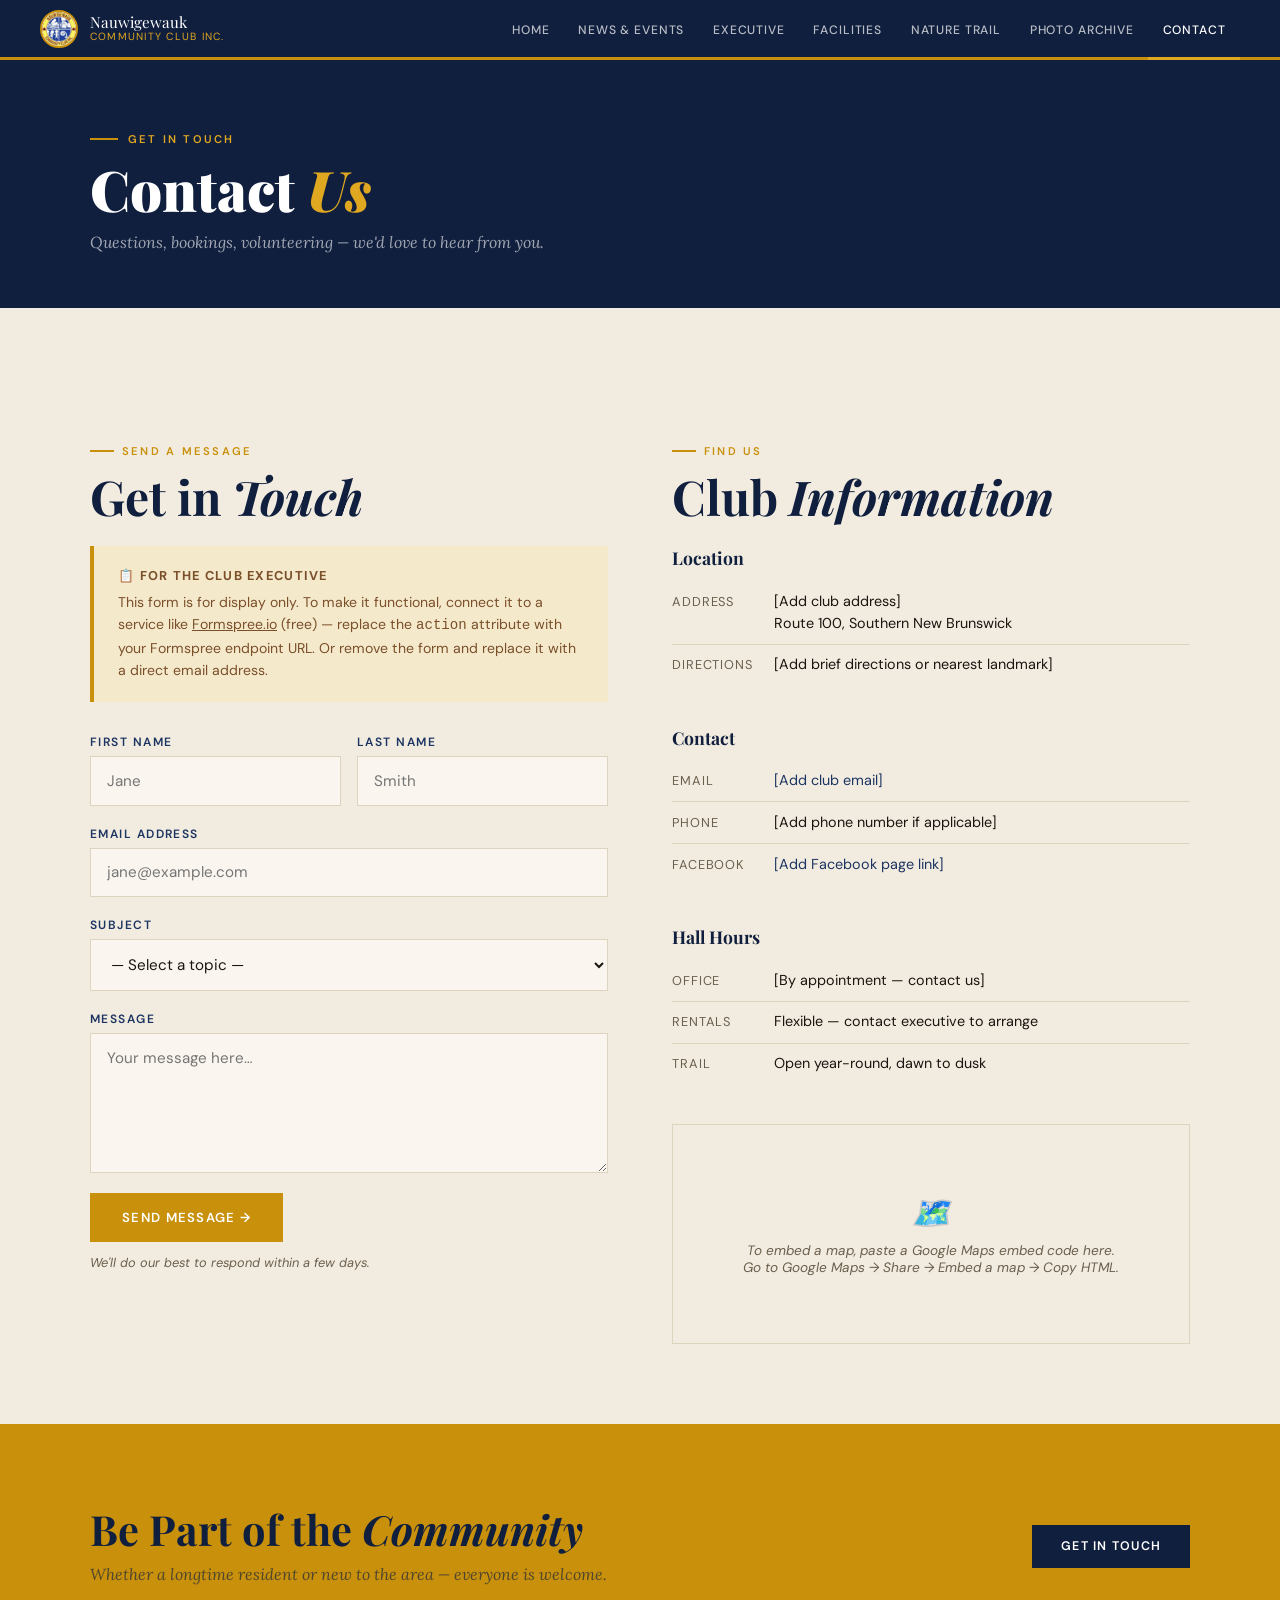
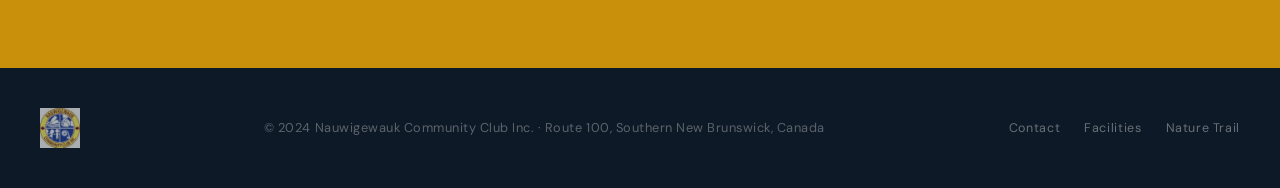
==== contact.html @ ff0c074d "Add files via upload" ====
<!DOCTYPE html>
<html lang="en">
<head>
  <meta charset="UTF-8" /><meta name="viewport" content="width=device-width, initial-scale=1.0" />
  <title>Contact — Nauwigewauk Community Club</title>
  <link rel="stylesheet" href="style.css" />
  <style>
    .contact-section { background: var(--paper); }
    .contact-grid { display: grid; grid-template-columns: 1fr 1fr; gap: 4rem; margin-top: 3rem; align-items: start; }

    .placeholder-notice { background: var(--gold-pale); border-left: 4px solid var(--gold); padding: 1.25rem 1.5rem; margin-bottom: 2rem; font-size: 0.88rem; color: var(--brown); line-height: 1.6; }
    .placeholder-notice strong { display: block; margin-bottom: 0.25rem; font-size: 0.8rem; letter-spacing: 0.1em; text-transform: uppercase; }

    /* Contact form */
    .contact-form { display: flex; flex-direction: column; gap: 1.25rem; }
    .form-group { display: flex; flex-direction: column; gap: 0.4rem; }
    .form-group label { font-size: 0.75rem; font-weight: 600; letter-spacing: 0.12em; text-transform: uppercase; color: var(--navy); }
    .form-group input, .form-group select, .form-group textarea {
      padding: 0.85rem 1rem; border: 1px solid var(--rule); background: var(--cream);
      font-family: 'DM Sans', sans-serif; font-size: 0.95rem; color: var(--ink);
      outline: none; transition: border-color 0.2s; width: 100%;
    }
    .form-group input:focus, .form-group select:focus, .form-group textarea:focus { border-color: var(--gold); }
    .form-group textarea { resize: vertical; min-height: 140px; }
    .form-row { display: grid; grid-template-columns: 1fr 1fr; gap: 1rem; }
    .form-submit { background: var(--gold); color: #fff; border: none; padding: 1rem 2rem; font-family: 'DM Sans', sans-serif; font-size: 0.82rem; font-weight: 600; letter-spacing: 0.1em; text-transform: uppercase; cursor: pointer; transition: background 0.2s; text-align: left; }
    .form-submit:hover { background: var(--gold-lt); }
    .form-note { font-size: 0.8rem; color: var(--muted); font-style: italic; }

    /* Info sidebar */
    .info-block { margin-bottom: 2.5rem; }
    .info-block h3 { font-family: 'Playfair Display', serif; font-size: 1.1rem; color: var(--navy-dark); margin-bottom: 0.75rem; }
    .info-row { display: flex; gap: 0.75rem; align-items: baseline; padding: 0.6rem 0; border-bottom: 1px solid var(--rule); font-size: 0.9rem; }
    .info-row:last-child { border-bottom: none; }
    .info-row .info-label { color: var(--muted); min-width: 90px; font-size: 0.8rem; text-transform: uppercase; letter-spacing: 0.07em; }
    .info-row .info-value { color: var(--ink); line-height: 1.5; }
    .info-row a { color: var(--navy); text-decoration: none; }
    .info-row a:hover { color: var(--gold); }

    .map-placeholder { background: var(--paper); border: 1px solid var(--rule); height: 220px; display: flex; align-items: center; justify-content: center; flex-direction: column; gap: 0.5rem; margin-top: 1.5rem; color: var(--muted); font-size: 0.85rem; font-style: italic; text-align: center; padding: 1rem; }
    .map-placeholder span { font-size: 2rem; }

    @media (max-width: 900px) { .contact-grid { grid-template-columns: 1fr; } .form-row { grid-template-columns: 1fr; } }
  </style>
</head>
<body>

<div class="page-hero">
  <div class="page-hero-inner">
    <div class="page-hero-kicker"><div class="page-hero-kicker-line"></div><span>Get In Touch</span></div>
    <h1>Contact <em>Us</em></h1>
    <p class="page-hero-sub">Questions, bookings, volunteering — we'd love to hear from you.</p>
  </div>
</div>

<section class="contact-section">
  <div class="container">
    <div class="contact-grid">

      <!-- FORM -->
      <div class="reveal">
        <div class="label-tag">Send a Message</div>
        <h2 class="editorial">Get in <em>Touch</em></h2>
        <div style="margin-top:1.5rem"></div>
        <div class="placeholder-notice">
          <strong>📋 For the Club Executive</strong>
          This form is for display only. To make it functional, connect it to a service like <a href="https://formspree.io" target="_blank" style="color:var(--brown)">Formspree.io</a> (free) — replace the <code>action</code> attribute with your Formspree endpoint URL. Or remove the form and replace it with a direct email address.
        </div>
        <form class="contact-form" action="#" method="POST">
          <div class="form-row">
            <div class="form-group"><label for="fname">First Name</label><input type="text" id="fname" name="fname" placeholder="Jane" /></div>
            <div class="form-group"><label for="lname">Last Name</label><input type="text" id="lname" name="lname" placeholder="Smith" /></div>
          </div>
          <div class="form-group"><label for="email">Email Address</label><input type="email" id="email" name="email" placeholder="jane@example.com" /></div>
          <div class="form-group">
            <label for="subject">Subject</label>
            <select id="subject" name="subject">
              <option value="">— Select a topic —</option>
              <option>Hall Rental Enquiry</option>
              <option>Volunteering</option>
              <option>Membership</option>
              <option>Nature Trail</option>
              <option>Photo Submission</option>
              <option>General Question</option>
            </select>
          </div>
          <div class="form-group"><label for="message">Message</label><textarea id="message" name="message" placeholder="Your message here…"></textarea></div>
          <div>
            <button type="submit" class="form-submit">Send Message →</button>
            <p class="form-note" style="margin-top:0.75rem">We'll do our best to respond within a few days.</p>
          </div>
        </form>
      </div>

      <!-- INFO -->
      <div class="reveal">
        <div class="label-tag">Find Us</div>
        <h2 class="editorial">Club <em>Information</em></h2>
        <div style="margin-top:1.5rem"></div>

        <div class="info-block">
          <h3>Location</h3>
          <div class="info-row"><span class="info-label">Address</span><span class="info-value">[Add club address]<br>Route 100, Southern New Brunswick</span></div>
          <div class="info-row"><span class="info-label">Directions</span><span class="info-value">[Add brief directions or nearest landmark]</span></div>
        </div>

        <div class="info-block">
          <h3>Contact</h3>
          <div class="info-row"><span class="info-label">Email</span><span class="info-value"><a href="mailto:[add email]">[Add club email]</a></span></div>
          <div class="info-row"><span class="info-label">Phone</span><span class="info-value">[Add phone number if applicable]</span></div>
          <div class="info-row"><span class="info-label">Facebook</span><span class="info-value"><a href="#" target="_blank">[Add Facebook page link]</a></span></div>
        </div>

        <div class="info-block">
          <h3>Hall Hours</h3>
          <div class="info-row"><span class="info-label">Office</span><span class="info-value">[By appointment — contact us]</span></div>
          <div class="info-row"><span class="info-label">Rentals</span><span class="info-value">Flexible — contact executive to arrange</span></div>
          <div class="info-row"><span class="info-label">Trail</span><span class="info-value">Open year-round, dawn to dusk</span></div>
        </div>

        <div class="map-placeholder">
          <span>🗺️</span>
          <p>To embed a map, paste a Google Maps embed code here.<br>Go to Google Maps → Share → Embed a map → Copy HTML.</p>
        </div>
      </div>
    </div>
  </div>
</section>

<script src="nav.js"></script>
</body>
</html>
---- style.css ----
/* ═══════════════════════════════════════════════
   NAUWIGEWAUK COMMUNITY CLUB — Shared Stylesheet
   ═══════════════════════════════════════════════ */

@import url('https://fonts.googleapis.com/css2?family=Playfair+Display:ital,wght@0,400;0,600;0,700;0,900;1,400;1,700&family=Lora:ital,wght@0,400;0,500;1,400;1,500&family=DM+Sans:wght@300;400;500;600&display=swap');

*, *::before, *::after { box-sizing: border-box; margin: 0; padding: 0; }

:root {
  --navy:      #1c3461;
  --navy-dark: #111f3e;
  --navy-mid:  #254578;
  --gold:      #c8900b;
  --gold-lt:   #e0a820;
  --gold-pale: #f5e9cc;
  --brown:     #7a4f2a;
  --brown-lt:  #c4956a;
  --maple:     #b83030;
  --cream:     #faf6ef;
  --paper:     #f2ece0;
  --ink:       #1a1510;
  --muted:     #6b5f4e;
  --rule:      #ddd4c0;
}

html { scroll-behavior: smooth; }
body { font-family: 'DM Sans', sans-serif; background: var(--cream); color: var(--ink); overflow-x: hidden; }

/* ── NAV ─────────────────────────────────────── */
nav {
  position: fixed; top: 0; left: 0; width: 100%; z-index: 200;
  background: var(--navy-dark); height: 60px;
  display: flex; align-items: center; justify-content: space-between;
  padding: 0 2.5rem; border-bottom: 3px solid var(--gold);
}
.nav-brand { display: flex; align-items: center; gap: 0.75rem; text-decoration: none; }
.nav-logo-img { height: 38px; width: 38px; border-radius: 50%; border: 2px solid var(--gold); object-fit: contain; background: #fff; }
.nav-brand-text { font-family: 'Playfair Display', serif; font-size: 0.95rem; color: #fff; line-height: 1.2; }
.nav-brand-text small { display: block; font-family: 'DM Sans', sans-serif; font-size: 0.65rem; letter-spacing: 0.12em; text-transform: uppercase; color: var(--gold-lt); font-weight: 400; }
.nav-links { display: flex; gap: 0; list-style: none; }
.nav-links a { display: block; padding: 0 0.9rem; height: 60px; line-height: 60px; color: rgba(255,255,255,0.7); text-decoration: none; font-size: 0.76rem; font-weight: 500; letter-spacing: 0.07em; text-transform: uppercase; transition: all 0.2s; border-bottom: 3px solid transparent; margin-bottom: -3px; }
.nav-links a:hover, .nav-links a.active { color: #fff; border-bottom-color: var(--gold-lt); }
.nav-toggle { display: none; flex-direction: column; gap: 5px; cursor: pointer; background: none; border: none; padding: 0; }
.nav-toggle span { width: 22px; height: 2px; background: #fff; display: block; }

/* ── PAGE HERO (inner pages) ─────────────────── */
.page-hero {
  margin-top: 60px;
  background: var(--navy-dark);
  padding: 4.5rem 2.5rem 3.5rem;
  position: relative; overflow: hidden;
}
.page-hero::before {
  content: '';
  position: absolute; inset: 0;
  background: url('https://upload.wikimedia.org/wikipedia/commons/thumb/e/ed/Darlings_Island_covered_bridge.jpg/1280px-Darlings_Island_covered_bridge.jpg') center/cover no-repeat;
  opacity: 0.08;
}
.page-hero-inner { position: relative; z-index: 1; max-width: 1100px; margin: 0 auto; }
.page-hero-kicker { display: flex; align-items: center; gap: 0.6rem; margin-bottom: 0.75rem; }
.page-hero-kicker-line { width: 28px; height: 2px; background: var(--gold); flex-shrink: 0; }
.page-hero-kicker span { font-size: 0.7rem; font-weight: 600; letter-spacing: 0.2em; text-transform: uppercase; color: var(--gold-lt); }
.page-hero h1 { font-family: 'Playfair Display', serif; font-size: clamp(2rem, 5vw, 3.5rem); color: #fff; font-weight: 900; line-height: 1.1; }
.page-hero h1 em { font-style: italic; color: var(--gold-lt); }
.page-hero-sub { font-family: 'Lora', serif; font-style: italic; color: rgba(255,255,255,0.6); font-size: 1rem; margin-top: 0.75rem; }

/* ── LAYOUT ──────────────────────────────────── */
section { padding: 5rem 2rem; }
.container { max-width: 1100px; margin: 0 auto; }

/* ── TYPE UTILITIES ──────────────────────────── */
.label-tag { display: inline-flex; align-items: center; gap: 0.5rem; font-size: 0.7rem; font-weight: 600; letter-spacing: 0.2em; text-transform: uppercase; color: var(--gold); margin-bottom: 0.75rem; }
.label-tag::before { content: ''; width: 24px; height: 2px; background: var(--gold); flex-shrink: 0; }
h2.editorial { font-family: 'Playfair Display', serif; font-size: clamp(1.9rem, 4vw, 3rem); line-height: 1.1; color: var(--navy-dark); margin-bottom: 0.5rem; }
h2.editorial em { font-style: italic; }
.rule { width: 100%; height: 1px; background: var(--rule); margin: 2rem 0; }
.maple-divider { display: flex; align-items: center; gap: 1rem; margin: 1.25rem 0 1.75rem; }
.maple-divider span { flex: 1; height: 1px; background: var(--rule); }
.maple-divider .leaf { color: var(--maple); font-size: 1rem; }

/* ── BUTTONS ─────────────────────────────────── */
.btn { display: inline-block; text-decoration: none; padding: 0.85rem 1.8rem; font-size: 0.78rem; font-weight: 600; letter-spacing: 0.1em; text-transform: uppercase; transition: all 0.2s; }
.btn-gold { background: var(--gold); color: #fff; }
.btn-gold:hover { background: var(--gold-lt); transform: translateY(-2px); }
.btn-outline-navy { border: 1px solid var(--navy); color: var(--navy); }
.btn-outline-navy:hover { background: var(--navy); color: #fff; }
.btn-navy { background: var(--navy-dark); color: #fff; white-space: nowrap; }
.btn-navy:hover { background: var(--navy-mid); }
.btn-outline { border: 1px solid rgba(255,255,255,0.35); color: #fff; }
.btn-outline:hover { background: rgba(255,255,255,0.08); border-color: rgba(255,255,255,0.7); }

/* ── CONTACT STRIP ───────────────────────────── */
.contact-strip { background: var(--gold); padding: 5rem 2rem; }
.contact-inner { max-width: 1100px; margin: 0 auto; display: grid; grid-template-columns: 1fr auto; align-items: center; gap: 3rem; }
.contact-strip h2 { font-family: 'Playfair Display', serif; font-size: clamp(1.8rem, 3.5vw, 2.6rem); color: var(--navy-dark); line-height: 1.2; }
.contact-strip h2 em { font-style: italic; }
.contact-strip p { font-family: 'Lora', serif; font-style: italic; font-size: 1rem; color: rgba(17,31,62,0.65); margin-top: 0.5rem; line-height: 1.6; }

/* ── FOOTER ──────────────────────────────────── */
footer { background: #0e1927; padding: 2.5rem; display: flex; align-items: center; justify-content: space-between; flex-wrap: wrap; gap: 1.5rem; }
footer img { height: 40px; opacity: 0.65; object-fit: contain; }
.footer-text { font-size: 0.8rem; color: rgba(255,255,255,0.32); letter-spacing: 0.04em; text-align: center; flex: 1; }
.footer-links { display: flex; gap: 1.5rem; }
.footer-links a { font-size: 0.78rem; color: rgba(255,255,255,0.38); text-decoration: none; letter-spacing: 0.05em; transition: color 0.2s; }
.footer-links a:hover { color: var(--gold-lt); }

/* ── ANIMATIONS ──────────────────────────────── */
@keyframes fadeUp { from { opacity: 0; transform: translateY(20px); } to { opacity: 1; transform: translateY(0); } }
.reveal { opacity: 0; transform: translateY(28px); transition: opacity 0.65s ease, transform 0.65s ease; }
.reveal.visible { opacity: 1; transform: none; }

/* ── RESPONSIVE ──────────────────────────────── */
@media (max-width: 900px) {
  .contact-inner { grid-template-columns: 1fr; }
  .nav-links { display: none; flex-direction: column; position: absolute; top: 60px; left: 0; width: 100%; background: var(--navy-dark); padding: 1rem 2rem 2rem; border-top: 1px solid rgba(255,255,255,0.08); }
  .nav-links.open { display: flex; }
  .nav-links a { height: auto; line-height: 1; padding: 0.85rem 0; border-bottom: 1px solid rgba(255,255,255,0.06); margin: 0; }
  .nav-toggle { display: flex; }
}
@media (max-width: 560px) {
  footer { flex-direction: column; text-align: center; }
  .footer-links { justify-content: center; }
}
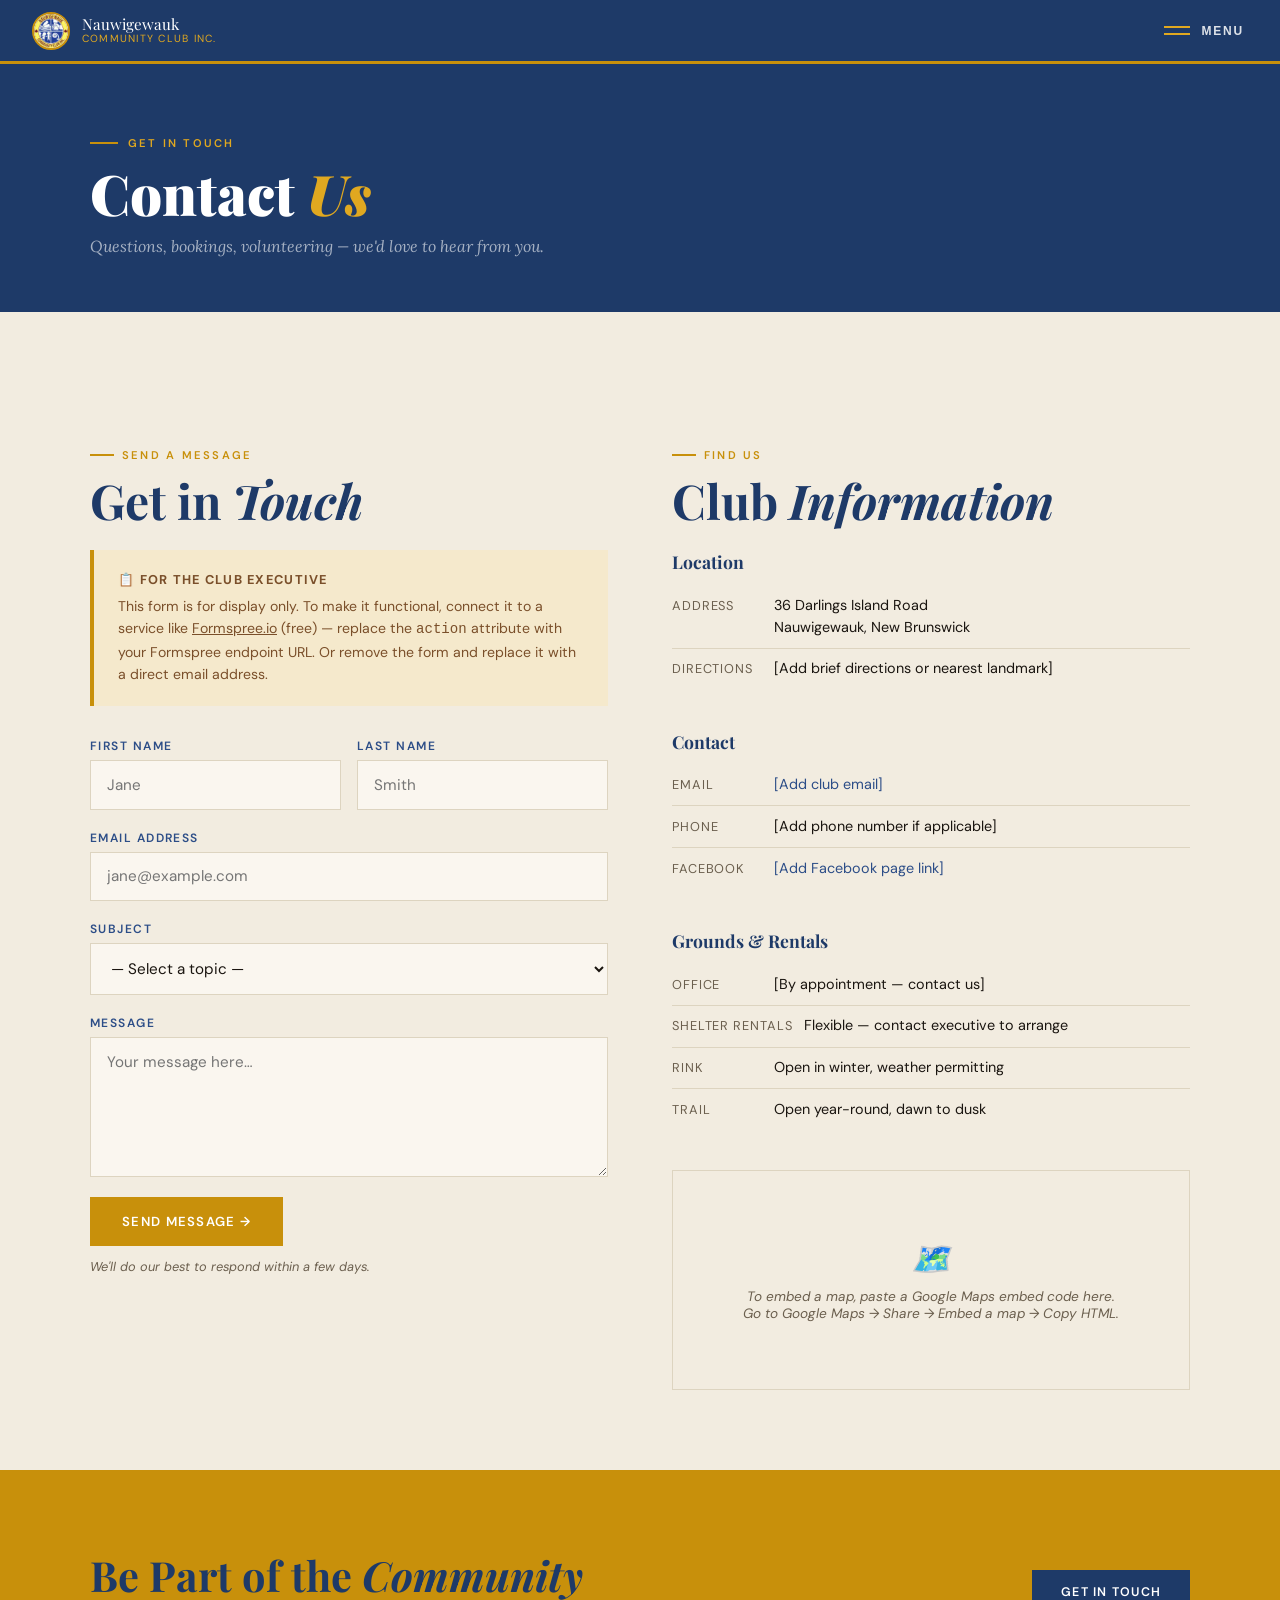
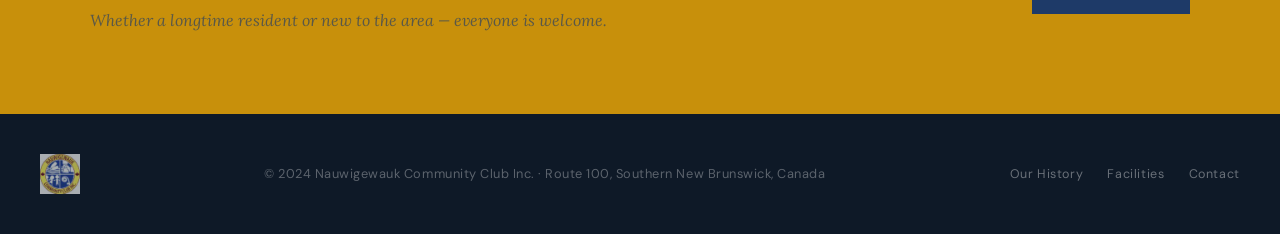
==== commit f91a7c8b: "Add files via upload" ====
--- a/contact.html
+++ b/contact.html
@@ -76,7 +76,7 @@
             <label for="subject">Subject</label>
             <select id="subject" name="subject">
               <option value="">— Select a topic —</option>
-              <option>Hall Rental Enquiry</option>
+              <option>Picnic Shelter Rental Enquiry</option>
               <option>Volunteering</option>
               <option>Membership</option>
               <option>Nature Trail</option>
@@ -100,7 +100,7 @@
 
         <div class="info-block">
           <h3>Location</h3>
-          <div class="info-row"><span class="info-label">Address</span><span class="info-value">[Add club address]<br>Route 100, Southern New Brunswick</span></div>
+          <div class="info-row"><span class="info-label">Address</span><span class="info-value">36 Darlings Island Road<br>Nauwigewauk, New Brunswick</span></div>
           <div class="info-row"><span class="info-label">Directions</span><span class="info-value">[Add brief directions or nearest landmark]</span></div>
         </div>
 
@@ -112,9 +112,10 @@
         </div>
 
         <div class="info-block">
-          <h3>Hall Hours</h3>
+          <h3>Grounds &amp; Rentals</h3>
           <div class="info-row"><span class="info-label">Office</span><span class="info-value">[By appointment — contact us]</span></div>
-          <div class="info-row"><span class="info-label">Rentals</span><span class="info-value">Flexible — contact executive to arrange</span></div>
+          <div class="info-row"><span class="info-label">Shelter Rentals</span><span class="info-value">Flexible — contact executive to arrange</span></div>
+          <div class="info-row"><span class="info-label">Rink</span><span class="info-value">Open in winter, weather permitting</span></div>
           <div class="info-row"><span class="info-label">Trail</span><span class="info-value">Open year-round, dawn to dusk</span></div>
         </div>
 
--- a/style.css
+++ b/style.css
@@ -7,9 +7,9 @@
 *, *::before, *::after { box-sizing: border-box; margin: 0; padding: 0; }
 
 :root {
-  --navy:      #1c3461;
-  --navy-dark: #111f3e;
-  --navy-mid:  #254578;
+  --navy:      #2c4d87;
+  --navy-dark: #1e3a68;
+  --navy-mid:  #3d63a8;
   --gold:      #c8900b;
   --gold-lt:   #e0a820;
   --gold-pale: #f5e9cc;
@@ -26,26 +26,81 @@
 html { scroll-behavior: smooth; }
 body { font-family: 'DM Sans', sans-serif; background: var(--cream); color: var(--ink); overflow-x: hidden; }
 
-/* ── NAV ─────────────────────────────────────── */
+/* ── NAV BAR ─────────────────────────────────── */
 nav {
   position: fixed; top: 0; left: 0; width: 100%; z-index: 200;
-  background: var(--navy-dark); height: 60px;
+  background: var(--navy-dark); height: 64px;
   display: flex; align-items: center; justify-content: space-between;
-  padding: 0 2.5rem; border-bottom: 3px solid var(--gold);
+  padding: 0 2rem; border-bottom: 3px solid var(--gold);
 }
 .nav-brand { display: flex; align-items: center; gap: 0.75rem; text-decoration: none; }
 .nav-logo-img { height: 38px; width: 38px; border-radius: 50%; border: 2px solid var(--gold); object-fit: contain; background: #fff; }
 .nav-brand-text { font-family: 'Playfair Display', serif; font-size: 0.95rem; color: #fff; line-height: 1.2; }
 .nav-brand-text small { display: block; font-family: 'DM Sans', sans-serif; font-size: 0.65rem; letter-spacing: 0.12em; text-transform: uppercase; color: var(--gold-lt); font-weight: 400; }
-.nav-links { display: flex; gap: 0; list-style: none; }
-.nav-links a { display: block; padding: 0 0.9rem; height: 60px; line-height: 60px; color: rgba(255,255,255,0.7); text-decoration: none; font-size: 0.76rem; font-weight: 500; letter-spacing: 0.07em; text-transform: uppercase; transition: all 0.2s; border-bottom: 3px solid transparent; margin-bottom: -3px; }
-.nav-links a:hover, .nav-links a.active { color: #fff; border-bottom-color: var(--gold-lt); }
-.nav-toggle { display: none; flex-direction: column; gap: 5px; cursor: pointer; background: none; border: none; padding: 0; }
-.nav-toggle span { width: 22px; height: 2px; background: #fff; display: block; }
+
+/* Minimal menu trigger */
+.menu-btn {
+  display: flex; align-items: center; gap: 0.7rem; background: none; border: none;
+  cursor: pointer; padding: 0.5rem 0.25rem; color: #fff;
+}
+.menu-btn-lines { display: flex; flex-direction: column; gap: 5px; width: 26px; }
+.menu-btn-lines span { display: block; height: 2px; width: 100%; background: var(--gold-lt); transition: transform 0.25s, opacity 0.25s; }
+.menu-btn-label { font-size: 0.75rem; font-weight: 600; letter-spacing: 0.15em; text-transform: uppercase; color: rgba(255,255,255,0.85); }
+.menu-btn[aria-expanded="true"] .menu-btn-lines span:first-child { transform: translateY(3.5px) rotate(45deg); }
+.menu-btn[aria-expanded="true"] .menu-btn-lines span:last-child { transform: translateY(-3.5px) rotate(-45deg); }
+
+/* Full-screen overlay menu */
+.menu-overlay {
+  position: fixed; inset: 0; z-index: 300;
+  background: var(--navy-dark);
+  display: flex; flex-direction: column;
+  padding: 0;
+  opacity: 0; visibility: hidden; transform: translateY(-8px);
+  transition: opacity 0.35s ease, transform 0.35s ease, visibility 0.35s;
+}
+.menu-overlay.open { opacity: 1; visibility: visible; transform: translateY(0); }
+.menu-overlay-top {
+  display: flex; align-items: center; justify-content: space-between;
+  padding: 0 2rem; height: 64px; border-bottom: 1px solid rgba(255,255,255,0.08);
+  flex-shrink: 0;
+}
+.menu-close {
+  background: none; border: 1px solid rgba(255,255,255,0.25); color: #fff;
+  width: 40px; height: 40px; border-radius: 50%; font-size: 1.4rem; line-height: 1;
+  cursor: pointer; display: flex; align-items: center; justify-content: center;
+  transition: border-color 0.2s, color 0.2s;
+}
+.menu-close:hover { border-color: var(--gold-lt); color: var(--gold-lt); }
+.menu-list {
+  list-style: none; flex: 1; overflow-y: auto;
+  display: flex; flex-direction: column; justify-content: center;
+  padding: 3rem 2rem; max-width: 900px; margin: 0 auto; width: 100%;
+}
+.menu-list li { border-bottom: 1px solid rgba(255,255,255,0.08); }
+.menu-list li:first-child { border-top: 1px solid rgba(255,255,255,0.08); }
+.menu-list a {
+  display: flex; align-items: baseline; gap: 1.25rem;
+  font-family: 'Playfair Display', serif; font-size: clamp(1.6rem, 4vw, 2.6rem);
+  color: rgba(255,255,255,0.75); text-decoration: none; padding: 0.85rem 0;
+  transition: color 0.2s, padding-left 0.25s;
+}
+.menu-list a:hover, .menu-list a.active { color: #fff; padding-left: 0.75rem; }
+.menu-list a:hover .menu-num, .menu-list a.active .menu-num { color: var(--gold-lt); }
+.menu-num { font-family: 'DM Sans', sans-serif; font-size: 0.85rem; font-weight: 600; color: rgba(255,255,255,0.3); letter-spacing: 0.05em; transition: color 0.2s; }
+.menu-overlay-bottom {
+  display: flex; align-items: center; justify-content: space-between;
+  padding: 1.5rem 2rem; border-top: 1px solid rgba(255,255,255,0.08);
+  font-size: 0.8rem; color: rgba(255,255,255,0.4); flex-shrink: 0;
+}
+.menu-overlay-bottom a { color: var(--gold-lt); text-decoration: none; }
+@media (max-width: 560px) {
+  .menu-btn-label { display: none; }
+  .menu-overlay-bottom { flex-direction: column; gap: 0.5rem; text-align: center; }
+}
 
 /* ── PAGE HERO (inner pages) ─────────────────── */
 .page-hero {
-  margin-top: 60px;
+  margin-top: 64px;
   background: var(--navy-dark);
   padding: 4.5rem 2.5rem 3.5rem;
   position: relative; overflow: hidden;
@@ -94,7 +149,7 @@
 .contact-inner { max-width: 1100px; margin: 0 auto; display: grid; grid-template-columns: 1fr auto; align-items: center; gap: 3rem; }
 .contact-strip h2 { font-family: 'Playfair Display', serif; font-size: clamp(1.8rem, 3.5vw, 2.6rem); color: var(--navy-dark); line-height: 1.2; }
 .contact-strip h2 em { font-style: italic; }
-.contact-strip p { font-family: 'Lora', serif; font-style: italic; font-size: 1rem; color: rgba(17,31,62,0.65); margin-top: 0.5rem; line-height: 1.6; }
+.contact-strip p { font-family: 'Lora', serif; font-style: italic; font-size: 1rem; color: rgba(30,58,104,0.65); margin-top: 0.5rem; line-height: 1.6; }
 
 /* ── FOOTER ──────────────────────────────────── */
 footer { background: #0e1927; padding: 2.5rem; display: flex; align-items: center; justify-content: space-between; flex-wrap: wrap; gap: 1.5rem; }
@@ -112,10 +167,6 @@
 /* ── RESPONSIVE ──────────────────────────────── */
 @media (max-width: 900px) {
   .contact-inner { grid-template-columns: 1fr; }
-  .nav-links { display: none; flex-direction: column; position: absolute; top: 60px; left: 0; width: 100%; background: var(--navy-dark); padding: 1rem 2rem 2rem; border-top: 1px solid rgba(255,255,255,0.08); }
-  .nav-links.open { display: flex; }
-  .nav-links a { height: auto; line-height: 1; padding: 0.85rem 0; border-bottom: 1px solid rgba(255,255,255,0.06); margin: 0; }
-  .nav-toggle { display: flex; }
 }
 @media (max-width: 560px) {
   footer { flex-direction: column; text-align: center; }
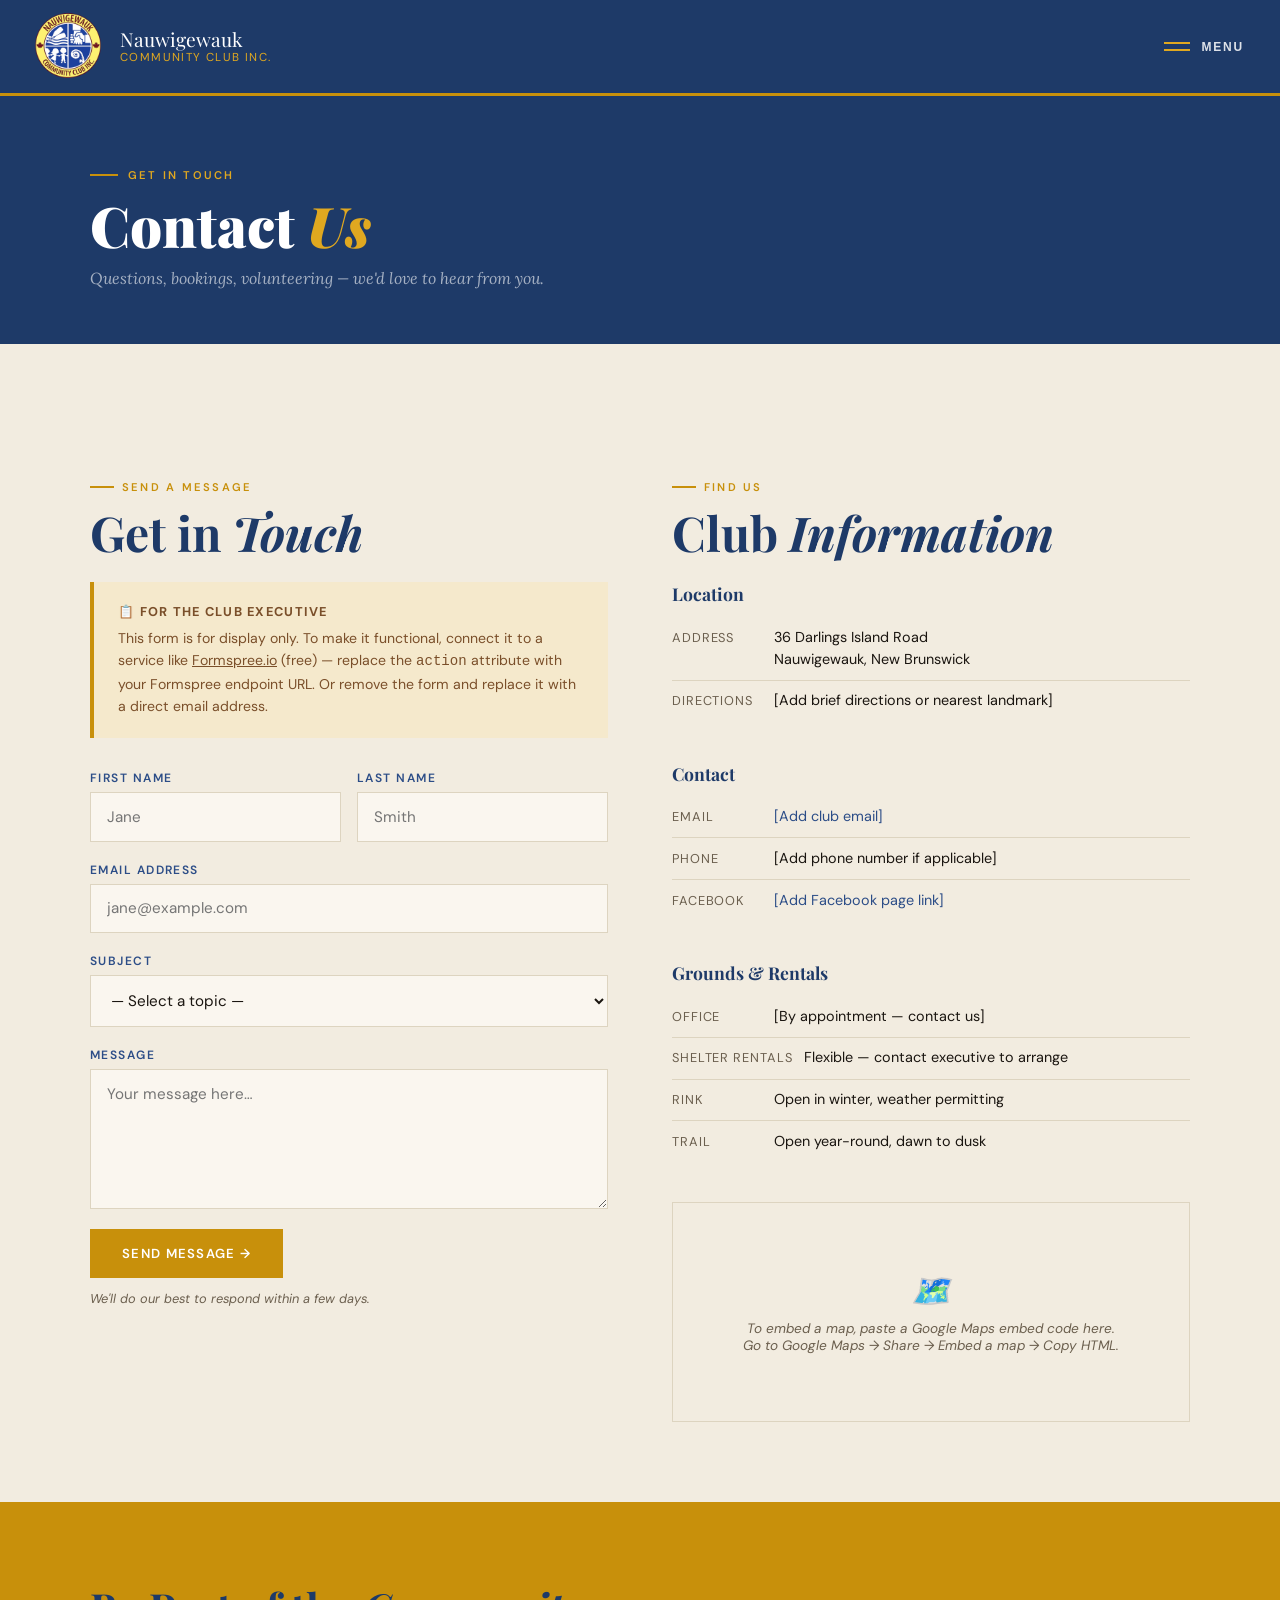
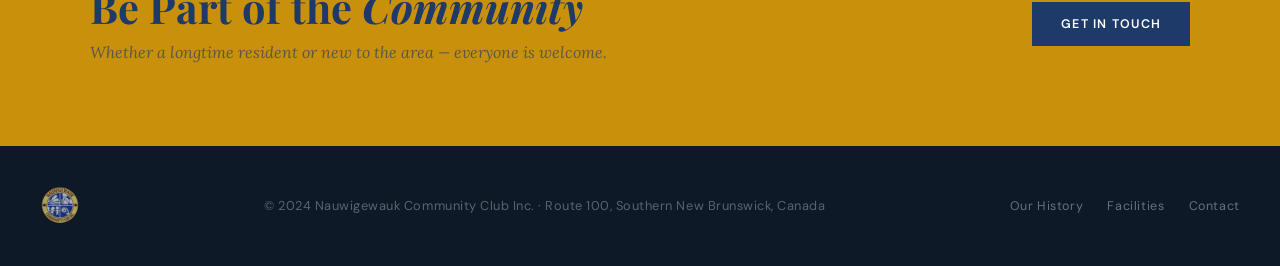
==== commit bc982099: "Add files via upload" ====
--- a/contact.html
+++ b/contact.html
@@ -3,6 +3,7 @@
 <head>
   <meta charset="UTF-8" /><meta name="viewport" content="width=device-width, initial-scale=1.0" />
   <title>Contact — Nauwigewauk Community Club</title>
+  <link rel="icon" type="image/png" href="NCC_logo.png" />
   <link rel="stylesheet" href="style.css" />
   <style>
     .contact-section { background: var(--paper); }
--- a/style.css
+++ b/style.css
@@ -29,14 +29,14 @@
 /* ── NAV BAR ─────────────────────────────────── */
 nav {
   position: fixed; top: 0; left: 0; width: 100%; z-index: 200;
-  background: var(--navy-dark); height: 64px;
+  background: var(--navy-dark); height: 96px;
   display: flex; align-items: center; justify-content: space-between;
   padding: 0 2rem; border-bottom: 3px solid var(--gold);
 }
-.nav-brand { display: flex; align-items: center; gap: 0.75rem; text-decoration: none; }
-.nav-logo-img { height: 38px; width: 38px; border-radius: 50%; border: 2px solid var(--gold); object-fit: contain; background: #fff; }
-.nav-brand-text { font-family: 'Playfair Display', serif; font-size: 0.95rem; color: #fff; line-height: 1.2; }
-.nav-brand-text small { display: block; font-family: 'DM Sans', sans-serif; font-size: 0.65rem; letter-spacing: 0.12em; text-transform: uppercase; color: var(--gold-lt); font-weight: 400; }
+.nav-brand { display: flex; align-items: center; gap: 1rem; text-decoration: none; }
+.nav-logo-img { height: 72px; width: 72px; object-fit: contain; }
+.nav-brand-text { font-family: 'Playfair Display', serif; font-size: 1.2rem; color: #fff; line-height: 1.25; }
+.nav-brand-text small { display: block; font-family: 'DM Sans', sans-serif; font-size: 0.72rem; letter-spacing: 0.12em; text-transform: uppercase; color: var(--gold-lt); font-weight: 400; }
 
 /* Minimal menu trigger */
 .menu-btn {
@@ -61,7 +61,7 @@
 .menu-overlay.open { opacity: 1; visibility: visible; transform: translateY(0); }
 .menu-overlay-top {
   display: flex; align-items: center; justify-content: space-between;
-  padding: 0 2rem; height: 64px; border-bottom: 1px solid rgba(255,255,255,0.08);
+  padding: 0 2rem; height: 96px; border-bottom: 1px solid rgba(255,255,255,0.08);
   flex-shrink: 0;
 }
 .menu-close {
@@ -100,7 +100,7 @@
 
 /* ── PAGE HERO (inner pages) ─────────────────── */
 .page-hero {
-  margin-top: 64px;
+  margin-top: 96px;
   background: var(--navy-dark);
   padding: 4.5rem 2.5rem 3.5rem;
   position: relative; overflow: hidden;
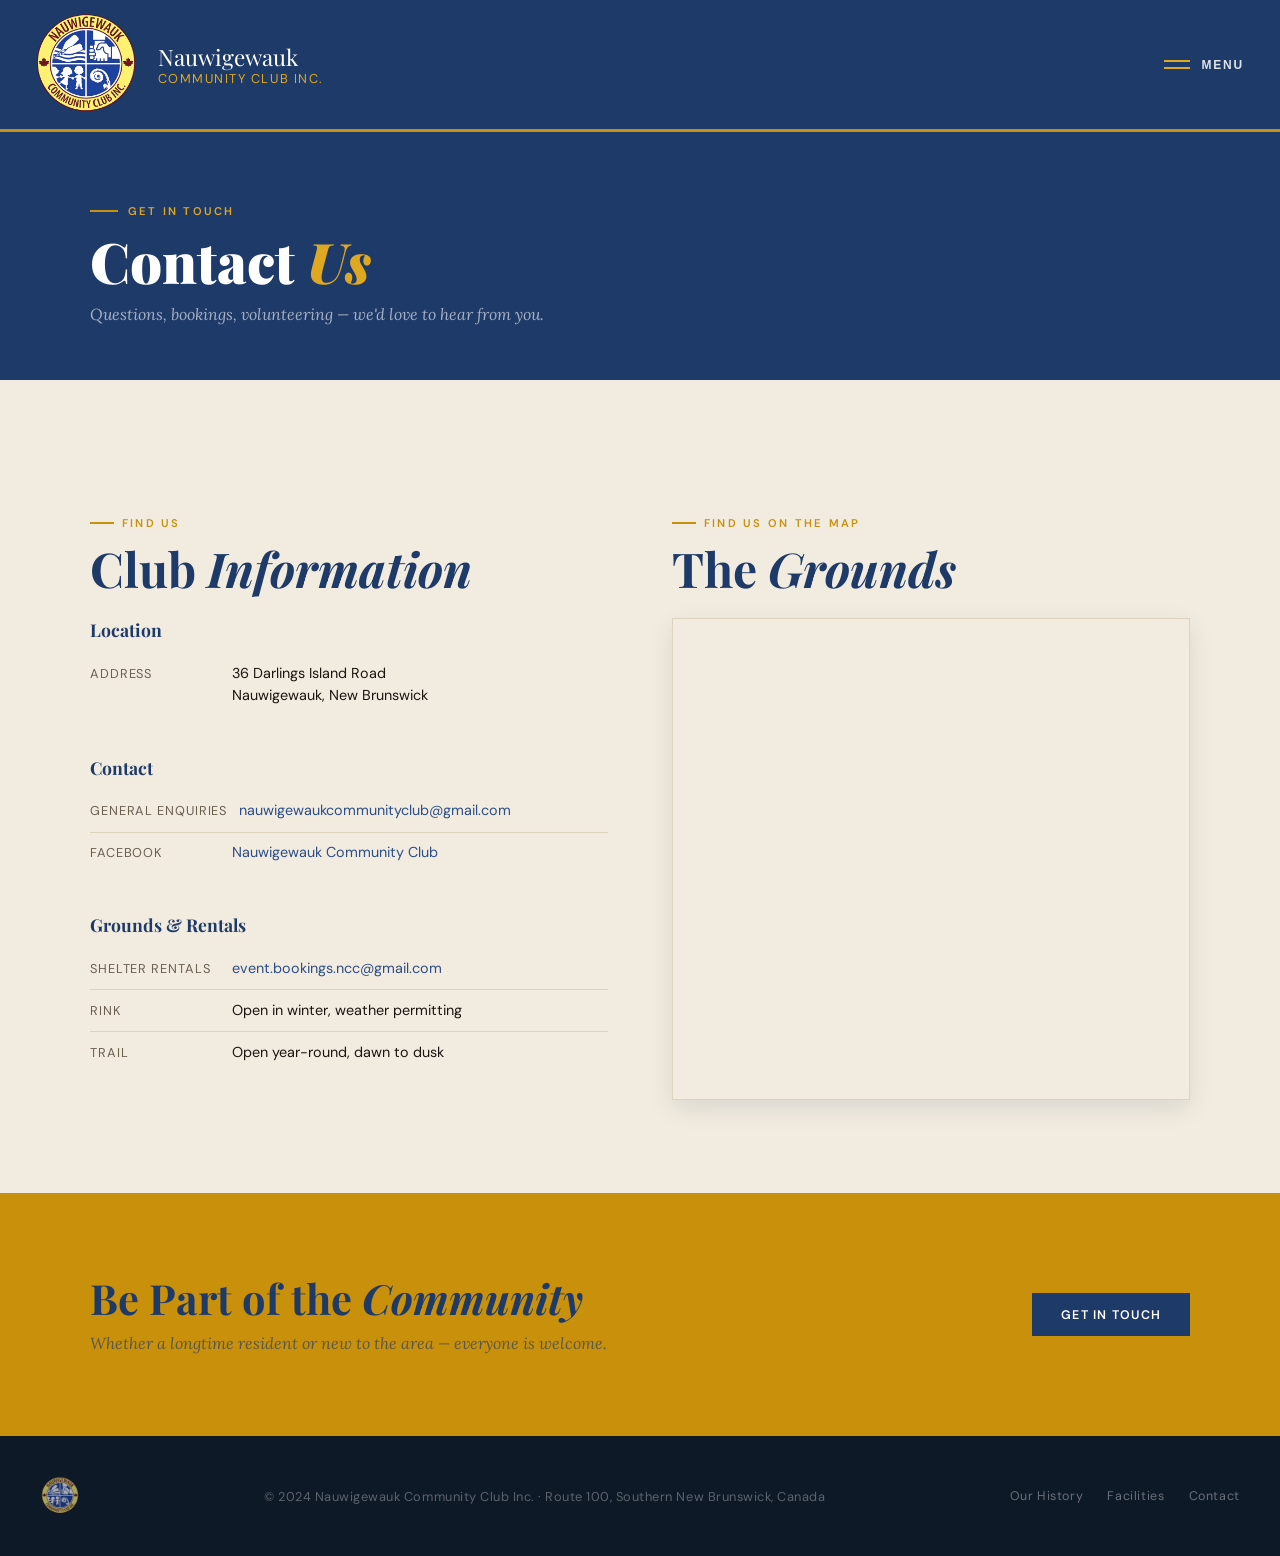
==== commit 508f10df: "Add files via upload" ====
--- a/contact.html
+++ b/contact.html
@@ -9,39 +9,20 @@
     .contact-section { background: var(--paper); }
     .contact-grid { display: grid; grid-template-columns: 1fr 1fr; gap: 4rem; margin-top: 3rem; align-items: start; }
 
-    .placeholder-notice { background: var(--gold-pale); border-left: 4px solid var(--gold); padding: 1.25rem 1.5rem; margin-bottom: 2rem; font-size: 0.88rem; color: var(--brown); line-height: 1.6; }
-    .placeholder-notice strong { display: block; margin-bottom: 0.25rem; font-size: 0.8rem; letter-spacing: 0.1em; text-transform: uppercase; }
-
-    /* Contact form */
-    .contact-form { display: flex; flex-direction: column; gap: 1.25rem; }
-    .form-group { display: flex; flex-direction: column; gap: 0.4rem; }
-    .form-group label { font-size: 0.75rem; font-weight: 600; letter-spacing: 0.12em; text-transform: uppercase; color: var(--navy); }
-    .form-group input, .form-group select, .form-group textarea {
-      padding: 0.85rem 1rem; border: 1px solid var(--rule); background: var(--cream);
-      font-family: 'DM Sans', sans-serif; font-size: 0.95rem; color: var(--ink);
-      outline: none; transition: border-color 0.2s; width: 100%;
-    }
-    .form-group input:focus, .form-group select:focus, .form-group textarea:focus { border-color: var(--gold); }
-    .form-group textarea { resize: vertical; min-height: 140px; }
-    .form-row { display: grid; grid-template-columns: 1fr 1fr; gap: 1rem; }
-    .form-submit { background: var(--gold); color: #fff; border: none; padding: 1rem 2rem; font-family: 'DM Sans', sans-serif; font-size: 0.82rem; font-weight: 600; letter-spacing: 0.1em; text-transform: uppercase; cursor: pointer; transition: background 0.2s; text-align: left; }
-    .form-submit:hover { background: var(--gold-lt); }
-    .form-note { font-size: 0.8rem; color: var(--muted); font-style: italic; }
-
     /* Info sidebar */
     .info-block { margin-bottom: 2.5rem; }
     .info-block h3 { font-family: 'Playfair Display', serif; font-size: 1.1rem; color: var(--navy-dark); margin-bottom: 0.75rem; }
     .info-row { display: flex; gap: 0.75rem; align-items: baseline; padding: 0.6rem 0; border-bottom: 1px solid var(--rule); font-size: 0.9rem; }
     .info-row:last-child { border-bottom: none; }
-    .info-row .info-label { color: var(--muted); min-width: 90px; font-size: 0.8rem; text-transform: uppercase; letter-spacing: 0.07em; }
+    .info-row .info-label { color: var(--muted); min-width: 130px; font-size: 0.8rem; text-transform: uppercase; letter-spacing: 0.07em; }
     .info-row .info-value { color: var(--ink); line-height: 1.5; }
     .info-row a { color: var(--navy); text-decoration: none; }
     .info-row a:hover { color: var(--gold); }
 
-    .map-placeholder { background: var(--paper); border: 1px solid var(--rule); height: 220px; display: flex; align-items: center; justify-content: center; flex-direction: column; gap: 0.5rem; margin-top: 1.5rem; color: var(--muted); font-size: 0.85rem; font-style: italic; text-align: center; padding: 1rem; }
-    .map-placeholder span { font-size: 2rem; }
+    .map-embed-wrap { border: 1px solid var(--rule); box-shadow: 0 8px 24px rgba(17,31,62,0.1); }
+    .map-embed-wrap iframe { width: 100%; height: 480px; border: 0; display: block; }
 
-    @media (max-width: 900px) { .contact-grid { grid-template-columns: 1fr; } .form-row { grid-template-columns: 1fr; } }
+    @media (max-width: 900px) { .contact-grid { grid-template-columns: 1fr; } }
   </style>
 </head>
 <body>
@@ -58,41 +39,6 @@
   <div class="container">
     <div class="contact-grid">
 
-      <!-- FORM -->
-      <div class="reveal">
-        <div class="label-tag">Send a Message</div>
-        <h2 class="editorial">Get in <em>Touch</em></h2>
-        <div style="margin-top:1.5rem"></div>
-        <div class="placeholder-notice">
-          <strong>📋 For the Club Executive</strong>
-          This form is for display only. To make it functional, connect it to a service like <a href="https://formspree.io" target="_blank" style="color:var(--brown)">Formspree.io</a> (free) — replace the <code>action</code> attribute with your Formspree endpoint URL. Or remove the form and replace it with a direct email address.
-        </div>
-        <form class="contact-form" action="#" method="POST">
-          <div class="form-row">
-            <div class="form-group"><label for="fname">First Name</label><input type="text" id="fname" name="fname" placeholder="Jane" /></div>
-            <div class="form-group"><label for="lname">Last Name</label><input type="text" id="lname" name="lname" placeholder="Smith" /></div>
-          </div>
-          <div class="form-group"><label for="email">Email Address</label><input type="email" id="email" name="email" placeholder="jane@example.com" /></div>
-          <div class="form-group">
-            <label for="subject">Subject</label>
-            <select id="subject" name="subject">
-              <option value="">— Select a topic —</option>
-              <option>Picnic Shelter Rental Enquiry</option>
-              <option>Volunteering</option>
-              <option>Membership</option>
-              <option>Nature Trail</option>
-              <option>Photo Submission</option>
-              <option>General Question</option>
-            </select>
-          </div>
-          <div class="form-group"><label for="message">Message</label><textarea id="message" name="message" placeholder="Your message here…"></textarea></div>
-          <div>
-            <button type="submit" class="form-submit">Send Message →</button>
-            <p class="form-note" style="margin-top:0.75rem">We'll do our best to respond within a few days.</p>
-          </div>
-        </form>
-      </div>
-
       <!-- INFO -->
       <div class="reveal">
         <div class="label-tag">Find Us</div>
@@ -102,27 +48,33 @@
         <div class="info-block">
           <h3>Location</h3>
           <div class="info-row"><span class="info-label">Address</span><span class="info-value">36 Darlings Island Road<br>Nauwigewauk, New Brunswick</span></div>
-          <div class="info-row"><span class="info-label">Directions</span><span class="info-value">[Add brief directions or nearest landmark]</span></div>
         </div>
 
         <div class="info-block">
           <h3>Contact</h3>
-          <div class="info-row"><span class="info-label">Email</span><span class="info-value"><a href="mailto:[add email]">[Add club email]</a></span></div>
-          <div class="info-row"><span class="info-label">Phone</span><span class="info-value">[Add phone number if applicable]</span></div>
-          <div class="info-row"><span class="info-label">Facebook</span><span class="info-value"><a href="#" target="_blank">[Add Facebook page link]</a></span></div>
+          <div class="info-row"><span class="info-label">General Enquiries</span><span class="info-value"><a href="mailto:nauwigewaukcommunityclub@gmail.com">nauwigewaukcommunityclub@gmail.com</a></span></div>
+          <div class="info-row"><span class="info-label">Facebook</span><span class="info-value"><a href="https://www.facebook.com/profile.php?id=61587271520864" target="_blank">Nauwigewauk Community Club</a></span></div>
         </div>
 
         <div class="info-block">
           <h3>Grounds &amp; Rentals</h3>
-          <div class="info-row"><span class="info-label">Office</span><span class="info-value">[By appointment — contact us]</span></div>
-          <div class="info-row"><span class="info-label">Shelter Rentals</span><span class="info-value">Flexible — contact executive to arrange</span></div>
+          <div class="info-row"><span class="info-label">Shelter Rentals</span><span class="info-value"><a href="mailto:event.bookings.ncc@gmail.com">event.bookings.ncc@gmail.com</a></span></div>
           <div class="info-row"><span class="info-label">Rink</span><span class="info-value">Open in winter, weather permitting</span></div>
           <div class="info-row"><span class="info-label">Trail</span><span class="info-value">Open year-round, dawn to dusk</span></div>
         </div>
+      </div>
 
-        <div class="map-placeholder">
-          <span>🗺️</span>
-          <p>To embed a map, paste a Google Maps embed code here.<br>Go to Google Maps → Share → Embed a map → Copy HTML.</p>
+      <!-- MAP -->
+      <div class="reveal">
+        <div class="label-tag">Find Us on the Map</div>
+        <h2 class="editorial">The <em>Grounds</em></h2>
+        <div style="margin-top:1.5rem"></div>
+        <div class="map-embed-wrap">
+          <iframe
+            src="https://www.google.com/maps?q=45.475062,-65.8942548&z=15&output=embed"
+            allowfullscreen="" loading="lazy" referrerpolicy="no-referrer-when-downgrade"
+            title="Map to Nauwigewauk Community Club, 36 Darlings Island Road">
+          </iframe>
         </div>
       </div>
     </div>
--- a/style.css
+++ b/style.css
@@ -29,14 +29,14 @@
 /* ── NAV BAR ─────────────────────────────────── */
 nav {
   position: fixed; top: 0; left: 0; width: 100%; z-index: 200;
-  background: var(--navy-dark); height: 96px;
+  background: var(--navy-dark); height: 132px;
   display: flex; align-items: center; justify-content: space-between;
   padding: 0 2rem; border-bottom: 3px solid var(--gold);
 }
-.nav-brand { display: flex; align-items: center; gap: 1rem; text-decoration: none; }
-.nav-logo-img { height: 72px; width: 72px; object-fit: contain; }
-.nav-brand-text { font-family: 'Playfair Display', serif; font-size: 1.2rem; color: #fff; line-height: 1.25; }
-.nav-brand-text small { display: block; font-family: 'DM Sans', sans-serif; font-size: 0.72rem; letter-spacing: 0.12em; text-transform: uppercase; color: var(--gold-lt); font-weight: 400; }
+.nav-brand { display: flex; align-items: center; gap: 1.1rem; text-decoration: none; }
+.nav-logo-img { height: 108px; width: 108px; object-fit: contain; }
+.nav-brand-text { font-family: 'Playfair Display', serif; font-size: 1.4rem; color: #fff; line-height: 1.25; }
+.nav-brand-text small { display: block; font-family: 'DM Sans', sans-serif; font-size: 0.8rem; letter-spacing: 0.12em; text-transform: uppercase; color: var(--gold-lt); font-weight: 400; }
 
 /* Minimal menu trigger */
 .menu-btn {
@@ -61,7 +61,7 @@
 .menu-overlay.open { opacity: 1; visibility: visible; transform: translateY(0); }
 .menu-overlay-top {
   display: flex; align-items: center; justify-content: space-between;
-  padding: 0 2rem; height: 96px; border-bottom: 1px solid rgba(255,255,255,0.08);
+  padding: 0 2rem; height: 132px; border-bottom: 1px solid rgba(255,255,255,0.08);
   flex-shrink: 0;
 }
 .menu-close {
@@ -100,7 +100,7 @@
 
 /* ── PAGE HERO (inner pages) ─────────────────── */
 .page-hero {
-  margin-top: 96px;
+  margin-top: 132px;
   background: var(--navy-dark);
   padding: 4.5rem 2.5rem 3.5rem;
   position: relative; overflow: hidden;
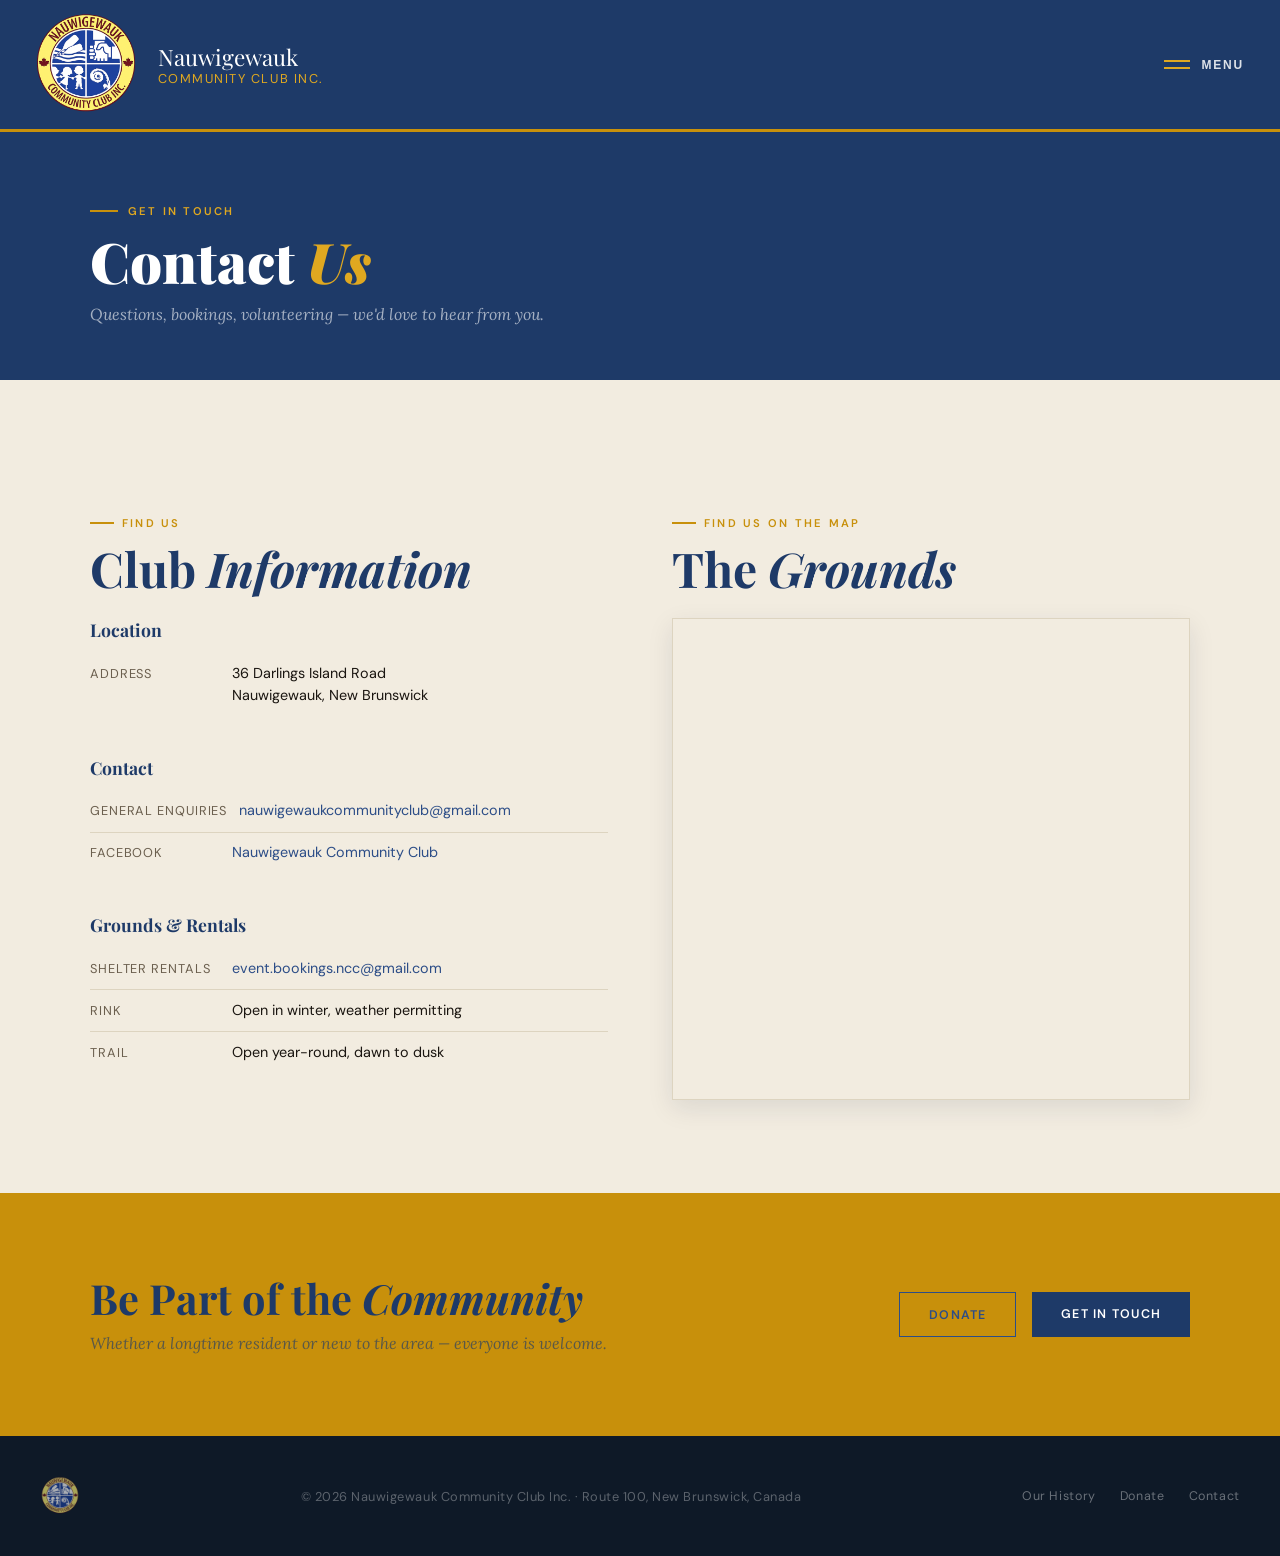
==== commit c589d204: "Add files via upload" ====
--- a/contact.html
+++ b/contact.html
@@ -3,6 +3,16 @@
 <head>
   <meta charset="UTF-8" /><meta name="viewport" content="width=device-width, initial-scale=1.0" />
   <title>Contact — Nauwigewauk Community Club</title>
+  <meta property="og:type" content="website" />
+  <meta property="og:url" content="https://www.nauwigewauk.ca/contact.html" />
+  <meta property="og:title" content="Contact — Nauwigewauk Community Club" />
+  <meta property="og:description" content="Get in touch with the Nauwigewauk Community Club — location, email, and Facebook." />
+  <meta property="og:image" content="https://www.nauwigewauk.ca/hero-picnic-shelter.jpg" />
+  <meta name="twitter:card" content="summary_large_image" />
+  <meta name="twitter:title" content="Contact — Nauwigewauk Community Club" />
+  <meta name="twitter:description" content="Get in touch with the Nauwigewauk Community Club — location, email, and Facebook." />
+  <meta name="twitter:image" content="https://www.nauwigewauk.ca/hero-picnic-shelter.jpg" />
+  <meta name="description" content="Get in touch with the Nauwigewauk Community Club — location, email, and Facebook." />
   <link rel="icon" type="image/png" href="NCC_logo.png" />
   <link rel="stylesheet" href="style.css" />
   <style>
